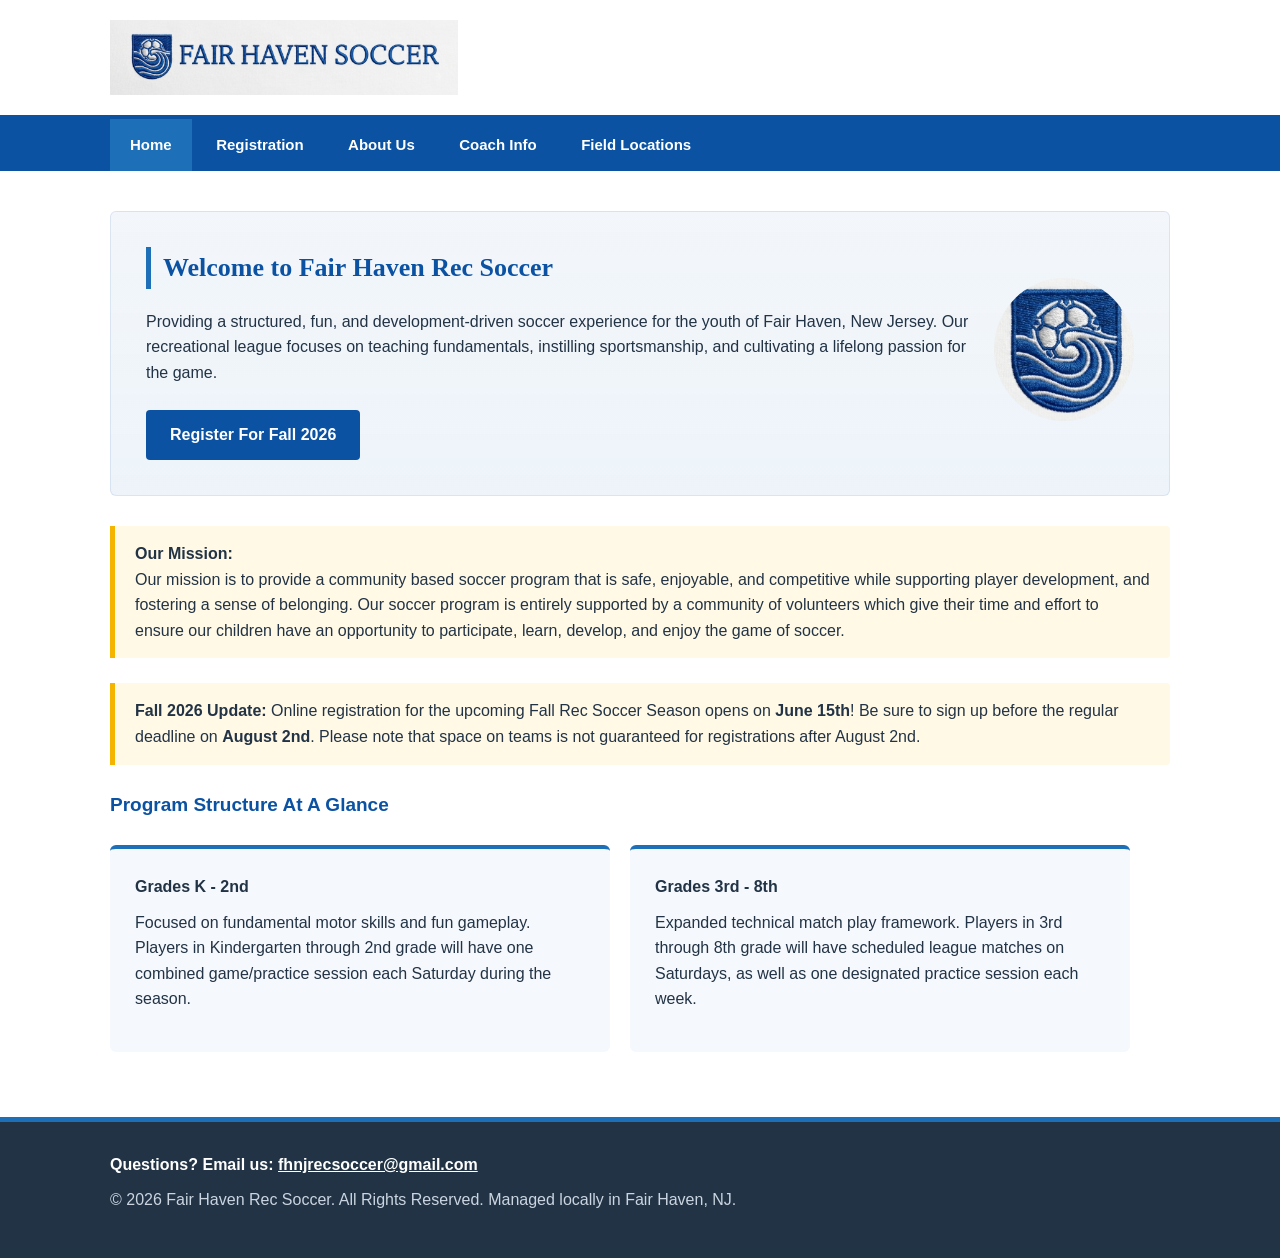
==== index.html @ 3c10af21 "fix png" ====
<!DOCTYPE html>
<html lang="en">
<head>
    <meta charset="UTF-8">
    <meta name="viewport" content="width=device-width, initial-scale=1.0">
    <title>Fair Haven Rec Soccer</title>
    <link rel="stylesheet" href="style.css">
</head>
<body>

    <header>
        <div class="container">
            <div class="header-layout">
                <div class="brand-wrapper">
                    <img src="images/fhsoccer2.png" alt="Fair Haven Soccer" class="brand-banner" onerror="this.style.display='none'; document.getElementById('fallback-title').style.display='block';">
                    <div id="fallback-title" class="brand-fallback" style="display:none;">
                        <h1>Fair Haven Soccer</h1>
                    </div>
                </div>
            </div>
        </div>
    </header>

    <nav>
        <div class="container">
            <ul>
                <li><a href="index.html" class="active">Home</a></li>
                <li><a href="registration.html">Registration</a></li>
                <li><a href="about.html">About Us</a></li>
                <li><a href="coaching.html">Coach Info</a></li>
                <li><a href="fields.html">Field Locations</a></li>
            </ul>
        </div>
    </nav>

    <main>
        <div class="container">
            <div class="hero-section">
                <div class="hero-layout">
                    <div class="hero-text">
                        <h2>Welcome to Fair Haven Rec Soccer</h2>
                        <p>Providing a structured, fun, and development-driven soccer experience for the youth of Fair Haven, New Jersey. Our recreational league focuses on teaching fundamentals, instilling sportsmanship, and cultivating a lifelong passion for the game.</p>
                        <a href="https://register.teamsnap.com/form/vP1H30RSs3Ck69nMF1iS0" target="_blank" class="btn">Register For Fall 2026</a>
                    </div>
                    <div class="hero-logo-cell">
                        <img src="images/fhsoccer_logoonly.png" alt="Fair Haven Crest Logo" class="hero-logo">
                    </div>
                </div>
            </div>

            <div class="alert-box">
                <strong>Our Mission:</strong><br>
                Our mission is to provide a community based soccer program that is safe, enjoyable, and competitive while supporting player development, and fostering a sense of belonging. Our soccer program is entirely supported by a community of volunteers which give their time and effort to ensure our children have an opportunity to participate, learn, develop, and enjoy the game of soccer.
            </div>

            <div class="alert-box" style="background-color: #fff9e6; border-left: 5px solid #f4b400;">
                <strong>Fall 2026 Update:</strong> Online registration for the upcoming Fall Rec Soccer Season opens on <strong>June 15th</strong>! Be sure to sign up before the regular deadline on <strong>August 2nd</strong>. Please note that space on teams is not guaranteed for registrations after August 2nd.
            </div>

            <h3>Program Structure At A Glance</h3>
            <div class="card-grid">
                <div class="card">
                    <h4>Grades K - 2nd</h4>
                    <p style="margin-top:10px;">Focused on fundamental motor skills and fun gameplay. Players in Kindergarten through 2nd grade will have one combined game/practice session each Saturday during the season.</p>
                </div>
                <div class="card">
                    <h4>Grades 3rd - 8th</h4>
                    <p style="margin-top:10px;">Expanded technical match play framework. Players in 3rd through 8th grade will have scheduled league matches on Saturdays, as well as one designated practice session each week.</p>
                </div>
            </div>
        </div>
    </main>

    <footer>
        <div class="container">
            <p class="footer-contact">Questions? Email us: <a href="mailto:fhnjrecsoccer@gmail.com">fhnjrecsoccer@gmail.com</a></p>
            <p>&copy; 2026 Fair Haven Rec Soccer. All Rights Reserved. Managed locally in Fair Haven, NJ.</p>
        </div>
    </footer>

</body>
</html>
---- style.css ----
/* --- Global Styles & Color Palette --- */
:root {
    --primary-blue: #0b52a3;   /* Rich royal blue from logo embroidery */
    --wave-blue: #1d70b8;      /* Mid-tone wave accent blue */
    --light-bg: #f5f8fc;       /* Very soft, clean athletic grey-blue background */
    --dark-text: #223345;      /* High contrast dark slate for readable body text */
    --white: #ffffff;
    --accent-gold: #f4b400;    /* Muted accent for warnings/deadlines */
}

* {
    box-sizing: border-box;
    margin: 0;
    padding: 0;
}

body {
    font-family: -apple-system, BlinkMacSystemFont, "Segoe UI", Roboto, Helvetica, Arial, sans-serif;
    color: var(--dark-text);
    background-color: var(--light-bg);
    line-height: 1.6;
}

/* --- Layout Container --- */
.container {
    width: 100%;
    max-width: 1100px;
    margin: 0 auto;
    padding: 0 20px;
}

/* --- Header & Branding --- */
header {
    background-color: var(--white);
    border-bottom: 4px solid var(--primary-blue);
    padding: 20px 0;
}

.header-layout {
    display: table;
    width: 100%;
}

.brand-wrapper {
    display: table-cell;
    vertical-align: middle;
}

.brand-banner {
    max-height: 75px;
    display: block;
}

/* Fallback stylized header if image isn't loaded */
.brand-fallback h1 {
    font-family: "Times New Roman", Georgia, serif;
    color: var(--primary-blue);
    letter-spacing: 1px;
    font-size: 28px;
    text-transform: uppercase;
}

/* --- Navigation Bar --- */
nav {
    background-color: var(--primary-blue);
}

nav ul {
    list-style: none;
    display: block;
    text-align: left;
}

nav ul li {
    display: inline-block;
}

nav ul li a {
    display: block;
    color: var(--white);
    text-decoration: none;
    padding: 14px 20px;
    font-weight: 600;
    font-size: 15px;
    transition: background 0.2s ease;
}

nav ul li a:hover, nav ul li a.active {
    background-color: var(--wave-blue);
}

/* --- Main Content Layout --- */
main {
    padding: 40px 0;
    background-color: var(--white);
    min-height: 500px;
}

h2 {
    font-family: "Times New Roman", Georgia, serif;
    color: var(--primary-blue);
    font-size: 26px;
    margin-bottom: 20px;
    border-left: 5px solid var(--wave-blue);
    padding-left: 12px;
}

h3 {
    color: var(--primary-blue);
    margin: 20px 0 10px 0;
    font-size: 19px;
}

p {
    margin-bottom: 15px;
    font-size: 16px;
}

ul.content-list {
    margin-left: 20px;
    margin-bottom: 25px;
}

ul.content-list li {
    margin-bottom: 8px;
}

/* --- Component Callouts & Cards --- */
.hero-section {
    background: linear-gradient(rgba(11, 82, 163, 0.05), rgba(29, 112, 184, 0.08));
    padding: 35px;
    border-radius: 6px;
    margin-bottom: 30px;
    border: 1px solid rgba(11, 82, 163, 0.1);
}

.hero-layout {
    display: table;
    width: 100%;
}

.hero-text {
    display: table-cell;
    vertical-align: middle;
}

.hero-logo-cell {
    display: table-cell;
    vertical-align: middle;
    width: 160px;
    text-align: right;
}

.hero-logo {
    max-width: 140px;
    border-radius: 50%;
}

.card-grid {
    display: table;
    width: 100%;
    table-layout: fixed;
    border-collapse: separate;
    border-spacing: 20px 0;
    margin: 25px -20px;
}

.card {
    display: table-cell;
    background: var(--light-bg);
    padding: 25px;
    border-radius: 6px;
    border-top: 4px solid var(--wave-blue);
    vertical-align: top;
}

.alert-box {
    background-color: #fff9e6;
    border-left: 5px solid var(--accent-gold);
    padding: 15px 20px;
    margin-bottom: 25px;
    border-radius: 0 4px 4px 0;
}

.btn {
    display: inline-block;
    background-color: var(--primary-blue);
    color: var(--white);
    padding: 12px 24px;
    text-decoration: none;
    border-radius: 4px;
    font-weight: bold;
    transition: background-color 0.2s ease;
    margin-top: 10px;
}

.btn:hover {
    background-color: var(--wave-blue);
}

/* --- Field Listings Map Layout --- */
.field-entry {
    background-color: var(--light-bg);
    padding: 20px;
    border-radius: 6px;
    margin-bottom: 20px;
}

/* --- Footer --- */
footer {
    background-color: var(--dark-text);
    color: #cbd5e1;
    padding: 30px 0;
    font-size: 14px;
    border-top: 5px solid var(--wave-blue);
}

footer a {
    color: var(--white);
    text-decoration: underline;
}

footer .footer-contact {
    font-size: 16px;
    font-weight: bold;
    color: var(--white);
    margin-bottom: 10px;
}

@media (max-width: 768px) {
    .card-grid, .hero-layout, .header-layout {
        display: block !important;
        width: 100% !important;
    }
    .card {
        display: block !important;
        margin-bottom: 20px;
    }
    .hero-logo-cell {
        display: block !important;
        text-align: left !important;
        margin-top: 20px;
    }
    nav ul li {
        display: block;
        border-bottom: 1px solid rgba(255,255,255,0.1);
    }
}
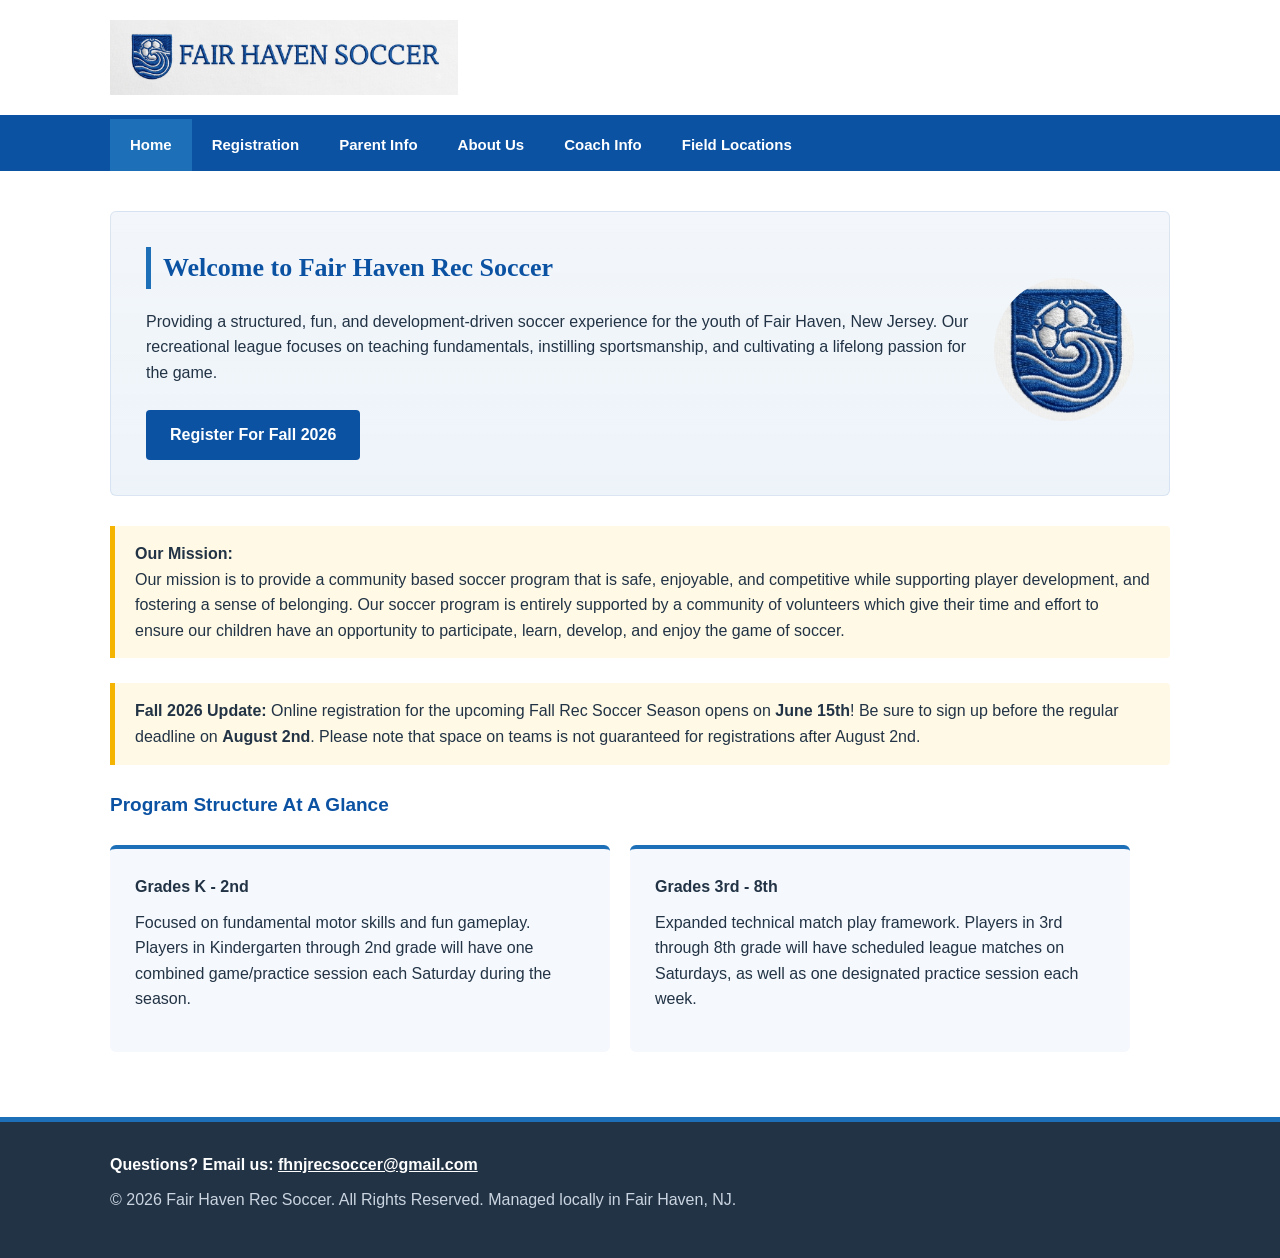
==== commit a7f43b3d: "Update index.html" ====
--- a/index.html
+++ b/index.html
@@ -21,17 +21,9 @@
         </div>
     </header>
 
-    <nav>
-        <div class="container">
-            <ul>
-                <li><a href="index.html" class="active">Home</a></li>
-                <li><a href="registration.html">Registration</a></li>
-                <li><a href="about.html">About Us</a></li>
-                <li><a href="coaching.html">Coach Info</a></li>
-                <li><a href="fields.html">Field Locations</a></li>
-            </ul>
-        </div>
-    </nav>
+    <!-- SHARED NAVIGATION PLACEHOLDER -->
+    <nav id="main-nav"></nav>
+    <script src="navigation.js"></script>
 
     <main>
         <div class="container">
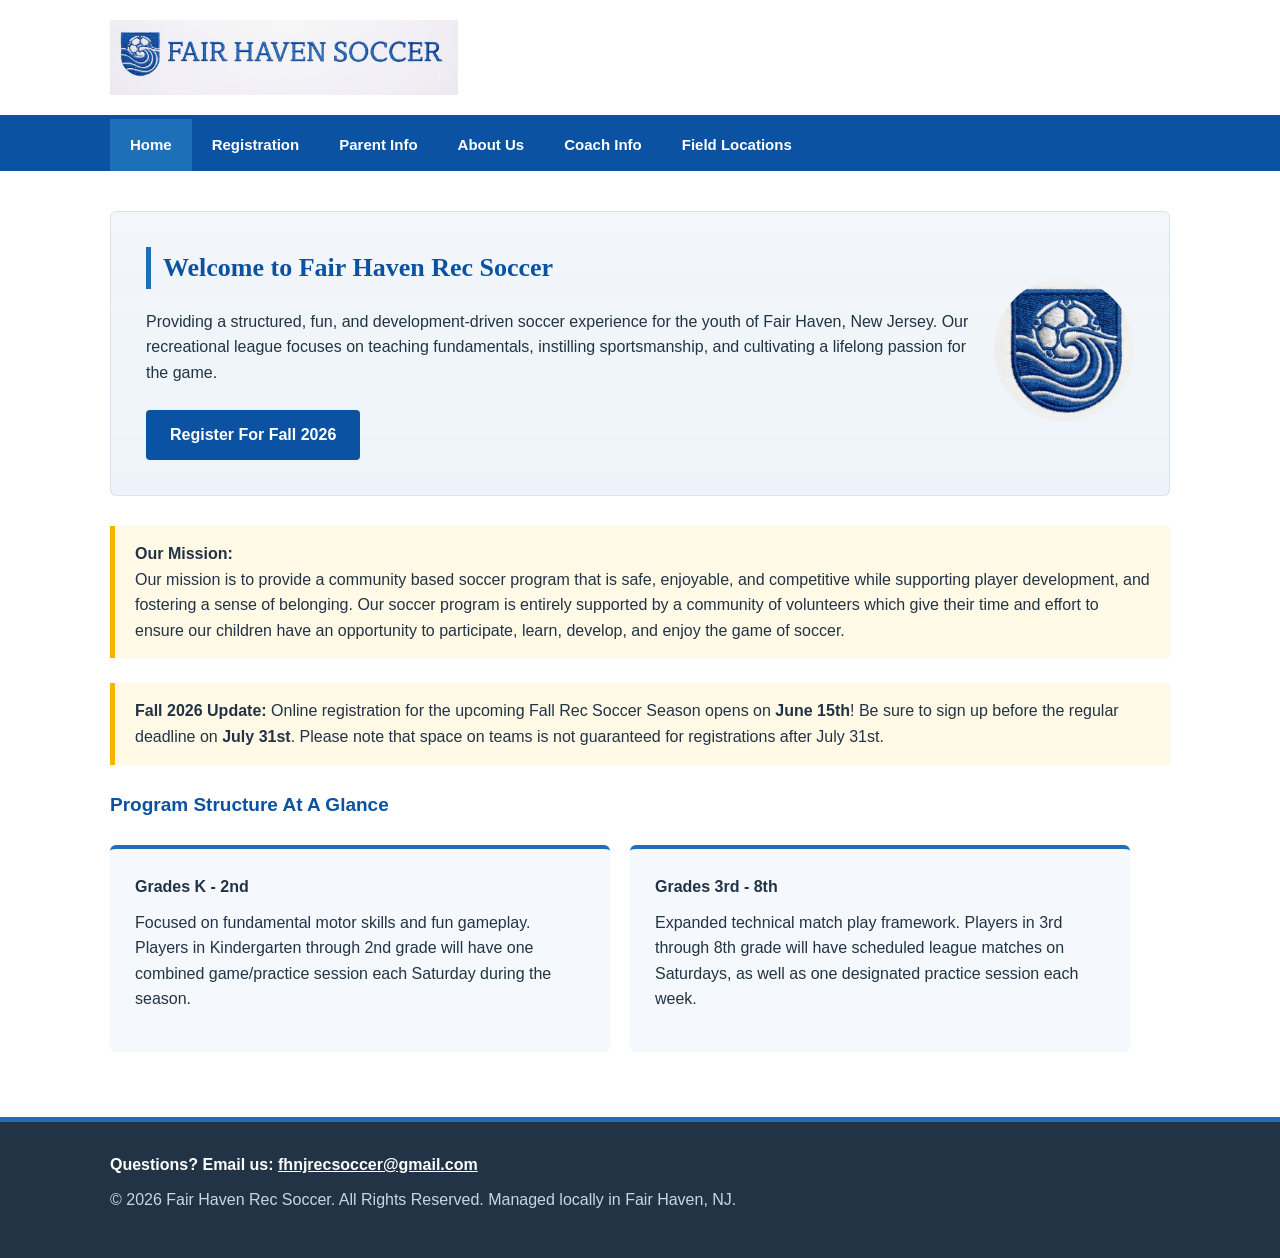
==== commit 20e388bc: "Update index.html" ====
--- a/index.html
+++ b/index.html
@@ -46,7 +46,7 @@
             </div>
 
             <div class="alert-box" style="background-color: #fff9e6; border-left: 5px solid #f4b400;">
-                <strong>Fall 2026 Update:</strong> Online registration for the upcoming Fall Rec Soccer Season opens on <strong>June 15th</strong>! Be sure to sign up before the regular deadline on <strong>August 2nd</strong>. Please note that space on teams is not guaranteed for registrations after August 2nd.
+                <strong>Fall 2026 Update:</strong> Online registration for the upcoming Fall Rec Soccer Season opens on <strong>June 15th</strong>! Be sure to sign up before the regular deadline on <strong>July 31st</strong>. Please note that space on teams is not guaranteed for registrations after July 31st.
             </div>
 
             <h3>Program Structure At A Glance</h3>
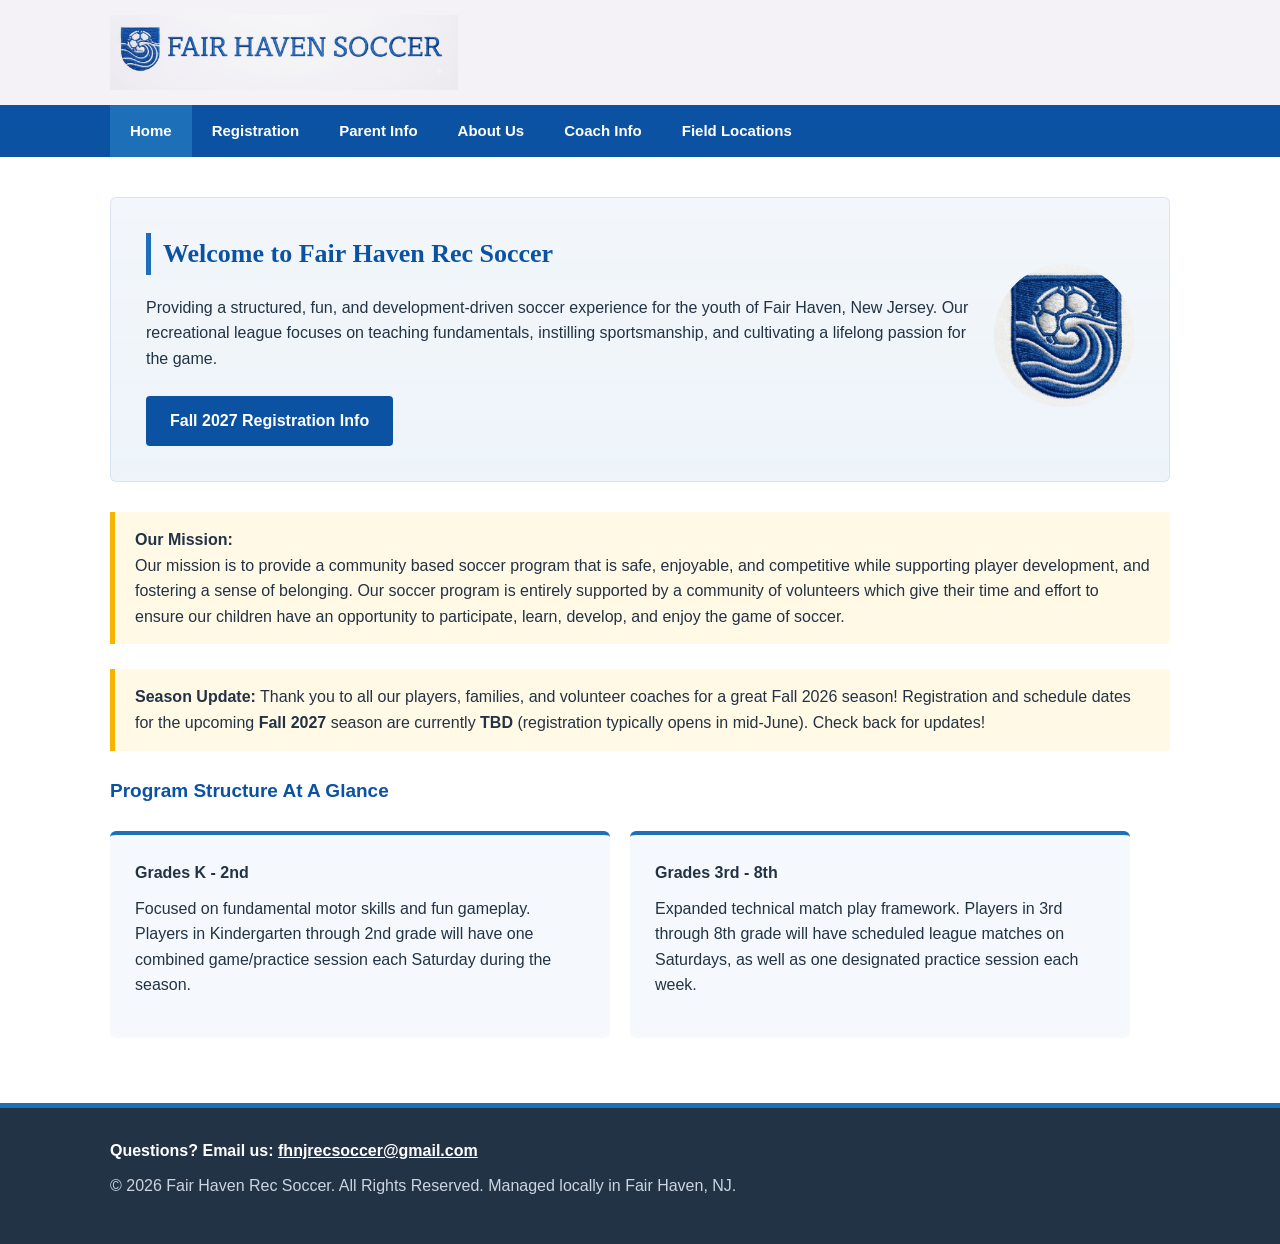
==== commit 2a92acd1: "Update home and registration pages for upcoming Fall 2027 season (TBD)" ====
--- a/index.html
+++ b/index.html
@@ -32,7 +32,8 @@
                     <div class="hero-text">
                         <h2>Welcome to Fair Haven Rec Soccer</h2>
                         <p>Providing a structured, fun, and development-driven soccer experience for the youth of Fair Haven, New Jersey. Our recreational league focuses on teaching fundamentals, instilling sportsmanship, and cultivating a lifelong passion for the game.</p>
-                        <a href="https://register.teamsnap.com/form/vP1H30RSs3Ck69nMF1iS0" target="_blank" class="btn">Register For Fall 2026</a>
+                        <a href="registration.html" class="btn">Fall 2027 Registration Info</a>
+                        <!-- <a href="https://register.teamsnap.com/form/vP1H30RSs3Ck69nMF1iS0" target="_blank" class="btn">Register For Fall 2026</a> -->
                     </div>
                     <div class="hero-logo-cell">
                         <img src="images/fhsoccer_logoonly.png" alt="Fair Haven Crest Logo" class="hero-logo">
@@ -46,7 +47,7 @@
             </div>
 
             <div class="alert-box" style="background-color: #fff9e6; border-left: 5px solid #f4b400;">
-                <strong>Fall 2026 Update:</strong> Online registration for the upcoming Fall Rec Soccer Season opens on <strong>June 15th</strong>! Be sure to sign up before the regular deadline on <strong>July 31st</strong>. Please note that space on teams is not guaranteed for registrations after July 31st.
+                <strong>Season Update:</strong> Thank you to all our players, families, and volunteer coaches for a great Fall 2026 season! Registration and schedule dates for the upcoming <strong>Fall 2027</strong> season are currently <strong>TBD</strong> (registration typically opens in mid-June). Check back for updates!
             </div>
 
             <h3>Program Structure At A Glance</h3>
--- a/style.css
+++ b/style.css
@@ -31,9 +31,14 @@
 
 /* --- Header & Branding --- */
 header {
-    background-color: var(--white);
-    border-bottom: 4px solid var(--primary-blue);
-    padding: 20px 0;
+    background-color: #f4f2f7;
+    padding: 15px 0; /* Keeps a nice spacing around your logo */
+    width: 100%;
+}
+
+/* Optional: If the image ever fails to load, make sure the fallback text is dark enough to read on the light gray background */
+.brand-fallback h1 {
+    color: #1a365d; /* A nice dark corporate/soccer blue, or change to #000000 for black */
 }
 
 .header-layout {
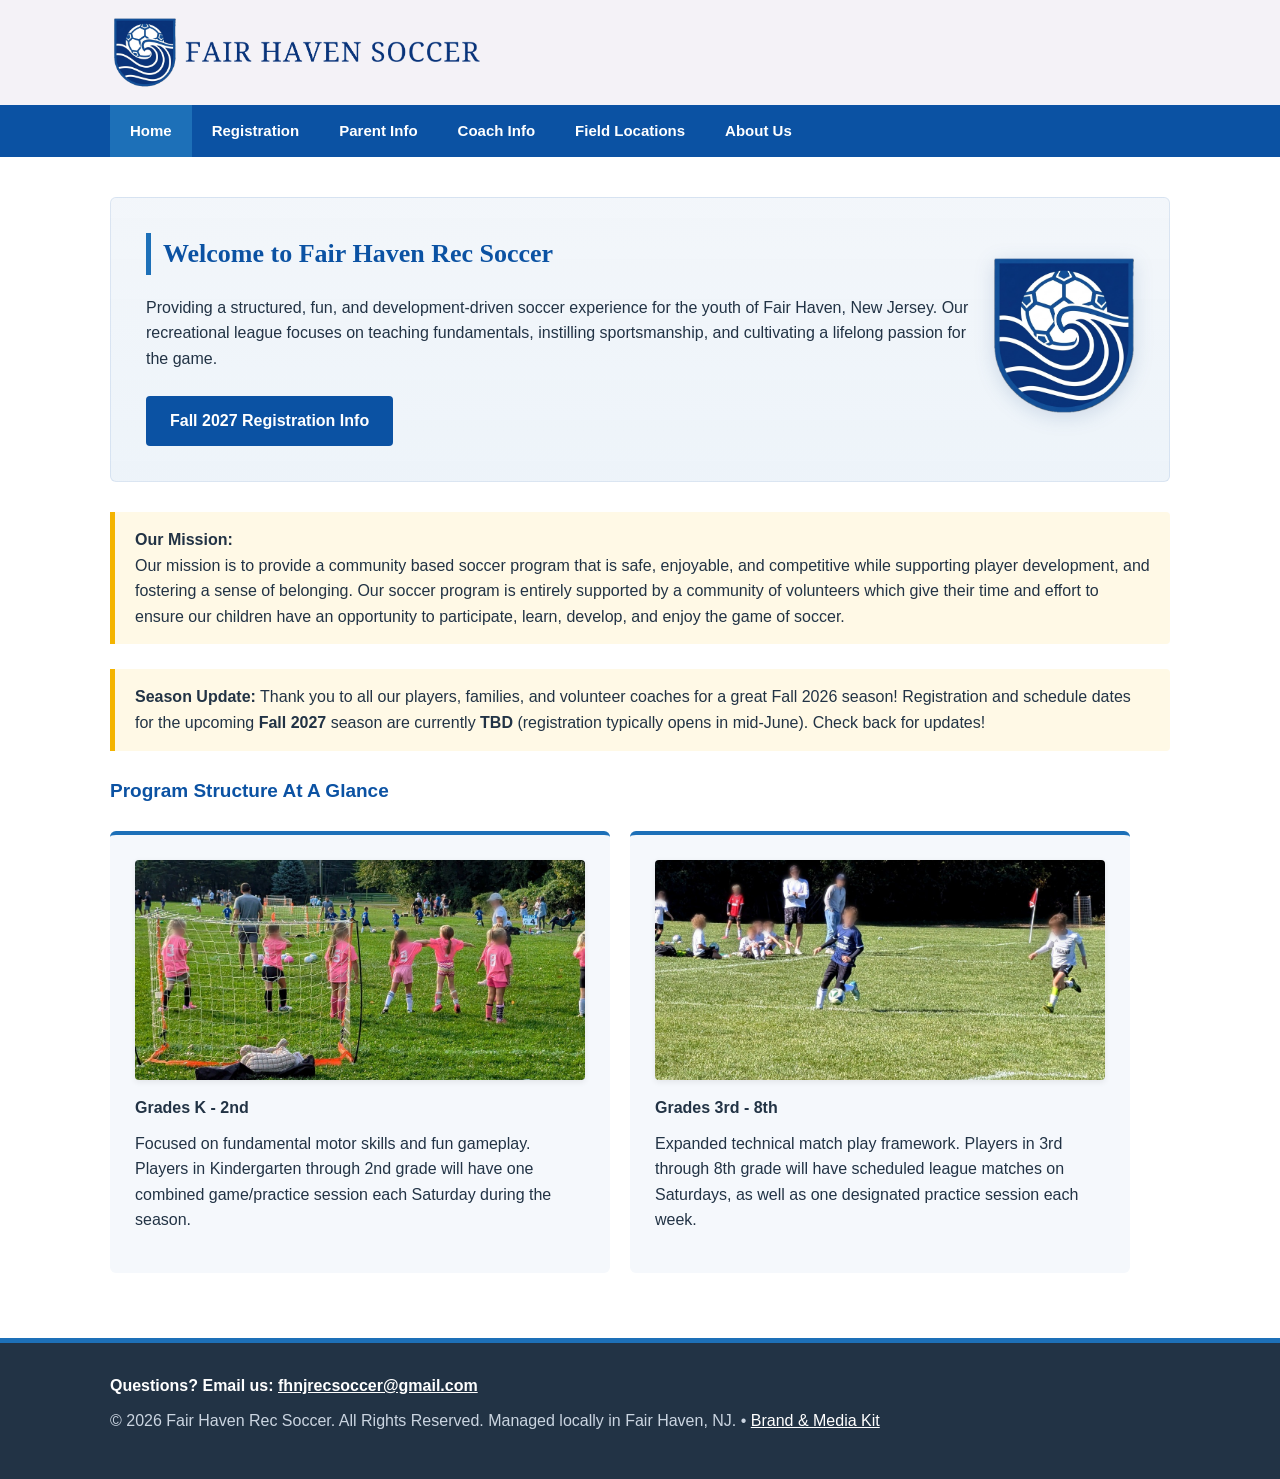
==== commit a56ea978: "Update brand logos, navigation order, brand kit page, and season photos" ====
--- a/index.html
+++ b/index.html
@@ -53,10 +53,12 @@
             <h3>Program Structure At A Glance</h3>
             <div class="card-grid">
                 <div class="card">
+                    <img src="images/k2-session.jpg" alt="Grades K-2 Saturday session at Fair Haven Fields" class="card-photo" loading="lazy">
                     <h4>Grades K - 2nd</h4>
                     <p style="margin-top:10px;">Focused on fundamental motor skills and fun gameplay. Players in Kindergarten through 2nd grade will have one combined game/practice session each Saturday during the season.</p>
                 </div>
                 <div class="card">
+                    <img src="images/grades-3-8-match.jpg" alt="Grades 3-8 league match action at Fair Haven Fields" class="card-photo" loading="lazy">
                     <h4>Grades 3rd - 8th</h4>
                     <p style="margin-top:10px;">Expanded technical match play framework. Players in 3rd through 8th grade will have scheduled league matches on Saturdays, as well as one designated practice session each week.</p>
                 </div>
@@ -67,7 +69,7 @@
     <footer>
         <div class="container">
             <p class="footer-contact">Questions? Email us: <a href="mailto:fhnjrecsoccer@gmail.com">fhnjrecsoccer@gmail.com</a></p>
-            <p>&copy; 2026 Fair Haven Rec Soccer. All Rights Reserved. Managed locally in Fair Haven, NJ.</p>
+            <p>&copy; 2026 Fair Haven Rec Soccer. All Rights Reserved. Managed locally in Fair Haven, NJ. &bull; <a href="brand.html">Brand &amp; Media Kit</a></p>
         </div>
     </footer>
 
--- a/style.css
+++ b/style.css
@@ -158,7 +158,8 @@
 
 .hero-logo {
     max-width: 140px;
-    border-radius: 50%;
+    height: auto;
+    filter: drop-shadow(0 4px 10px rgba(8, 51, 121, 0.15));
 }
 
 .card-grid {
@@ -177,6 +178,32 @@
     border-radius: 6px;
     border-top: 4px solid var(--wave-blue);
     vertical-align: top;
+}
+
+.card-photo {
+    width: 100%;
+    height: 220px;
+    object-fit: cover;
+    border-radius: 4px;
+    margin-bottom: 15px;
+    display: block;
+    box-shadow: 0 2px 6px rgba(0, 0, 0, 0.08);
+}
+
+.inline-feature-split {
+    display: grid;
+    grid-template-columns: 1.3fr 1fr;
+    gap: 24px;
+    align-items: center;
+    margin: 15px 0 25px 0;
+}
+
+.inline-feature-photo {
+    width: 100%;
+    height: auto;
+    border-radius: 6px;
+    box-shadow: 0 2px 8px rgba(0, 0, 0, 0.1);
+    display: block;
 }
 
 .alert-box {
@@ -237,6 +264,9 @@
         display: block !important;
         width: 100% !important;
     }
+    .inline-feature-split {
+        grid-template-columns: 1fr;
+    }
     .card {
         display: block !important;
         margin-bottom: 20px;
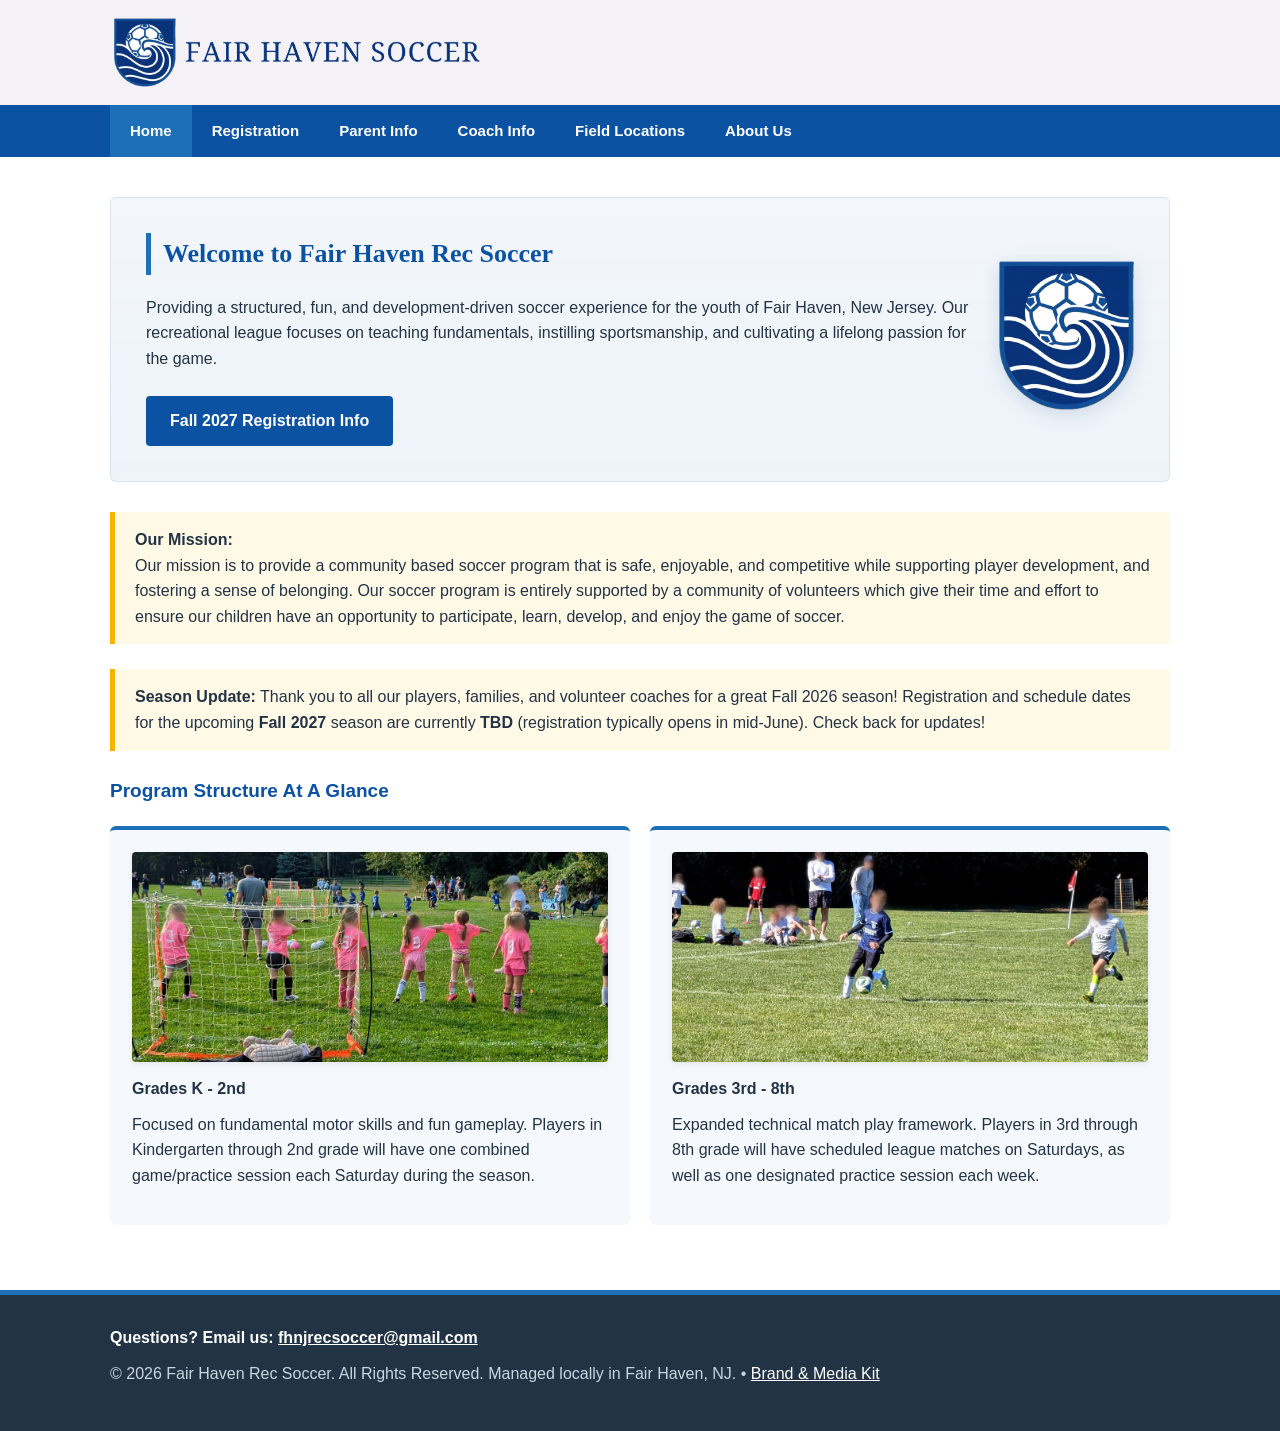
==== commit ab5e1752: "Fix mobile responsiveness, replace table layout with CSS grid/flex, and add cache-busting params" ====
--- a/index.html
+++ b/index.html
@@ -4,7 +4,7 @@
     <meta charset="UTF-8">
     <meta name="viewport" content="width=device-width, initial-scale=1.0">
     <title>Fair Haven Rec Soccer</title>
-    <link rel="stylesheet" href="style.css">
+    <link rel="stylesheet" href="style.css?v=2">
 </head>
 <body>
 
@@ -12,7 +12,7 @@
         <div class="container">
             <div class="header-layout">
                 <div class="brand-wrapper">
-                    <img src="images/fhsoccer2.png" alt="Fair Haven Soccer" class="brand-banner" onerror="this.style.display='none'; document.getElementById('fallback-title').style.display='block';">
+                    <img src="images/fhsoccer2.png?v=2" alt="Fair Haven Soccer" class="brand-banner" onerror="this.style.display='none'; document.getElementById('fallback-title').style.display='block';">
                     <div id="fallback-title" class="brand-fallback" style="display:none;">
                         <h1>Fair Haven Soccer</h1>
                     </div>
@@ -23,7 +23,7 @@
 
     <!-- SHARED NAVIGATION PLACEHOLDER -->
     <nav id="main-nav"></nav>
-    <script src="navigation.js"></script>
+    <script src="navigation.js?v=2"></script>
 
     <main>
         <div class="container">
@@ -36,7 +36,7 @@
                         <!-- <a href="https://register.teamsnap.com/form/vP1H30RSs3Ck69nMF1iS0" target="_blank" class="btn">Register For Fall 2026</a> -->
                     </div>
                     <div class="hero-logo-cell">
-                        <img src="images/fhsoccer_logoonly.png" alt="Fair Haven Crest Logo" class="hero-logo">
+                        <img src="images/fhsoccer_logoonly.png?v=2" alt="Fair Haven Crest Logo" class="hero-logo">
                     </div>
                 </div>
             </div>
--- a/style.css
+++ b/style.css
@@ -1,8 +1,8 @@
 /* --- Global Styles & Color Palette --- */
 :root {
-    --primary-blue: #0b52a3;   /* Rich royal blue from logo embroidery */
+    --primary-blue: #0b52a3;   /* Rich royal blue from logo */
     --wave-blue: #1d70b8;      /* Mid-tone wave accent blue */
-    --light-bg: #f5f8fc;       /* Very soft, clean athletic grey-blue background */
+    --light-bg: #f5f8fc;       /* Soft, clean athletic grey-blue background */
     --dark-text: #223345;      /* High contrast dark slate for readable body text */
     --white: #ffffff;
     --accent-gold: #f4b400;    /* Muted accent for warnings/deadlines */
@@ -12,6 +12,10 @@
     box-sizing: border-box;
     margin: 0;
     padding: 0;
+}
+
+html, body {
+    overflow-x: hidden;
 }
 
 body {
@@ -21,6 +25,11 @@
     line-height: 1.6;
 }
 
+img {
+    max-width: 100%;
+    height: auto;
+}
+
 /* --- Layout Container --- */
 .container {
     width: 100%;
@@ -32,27 +41,25 @@
 /* --- Header & Branding --- */
 header {
     background-color: #f4f2f7;
-    padding: 15px 0; /* Keeps a nice spacing around your logo */
-    width: 100%;
-}
-
-/* Optional: If the image ever fails to load, make sure the fallback text is dark enough to read on the light gray background */
-.brand-fallback h1 {
-    color: #1a365d; /* A nice dark corporate/soccer blue, or change to #000000 for black */
+    padding: 15px 0;
+    width: 100%;
 }
 
 .header-layout {
-    display: table;
+    display: flex;
+    align-items: center;
     width: 100%;
 }
 
 .brand-wrapper {
-    display: table-cell;
-    vertical-align: middle;
+    width: 100%;
 }
 
 .brand-banner {
     max-height: 75px;
+    max-width: 100%;
+    width: auto;
+    height: auto;
     display: block;
 }
 
@@ -72,8 +79,10 @@
 
 nav ul {
     list-style: none;
-    display: block;
-    text-align: left;
+    display: flex;
+    flex-wrap: wrap;
+    margin: 0;
+    padding: 0;
 }
 
 nav ul li {
@@ -140,59 +149,57 @@
 }
 
 .hero-layout {
-    display: table;
+    display: flex;
+    align-items: center;
+    justify-content: space-between;
+    gap: 28px;
     width: 100%;
 }
 
 .hero-text {
-    display: table-cell;
-    vertical-align: middle;
+    flex: 1;
 }
 
 .hero-logo-cell {
-    display: table-cell;
-    vertical-align: middle;
-    width: 160px;
+    flex-shrink: 0;
     text-align: right;
 }
 
 .hero-logo {
-    max-width: 140px;
+    max-width: 135px;
+    width: 135px;
     height: auto;
     filter: drop-shadow(0 4px 10px rgba(8, 51, 121, 0.15));
 }
 
 .card-grid {
-    display: table;
-    width: 100%;
-    table-layout: fixed;
-    border-collapse: separate;
-    border-spacing: 20px 0;
-    margin: 25px -20px;
+    display: grid;
+    grid-template-columns: repeat(auto-fit, minmax(260px, 1fr));
+    gap: 20px;
+    margin: 20px 0 25px 0;
+    width: 100%;
 }
 
 .card {
-    display: table-cell;
     background: var(--light-bg);
-    padding: 25px;
+    padding: 22px;
     border-radius: 6px;
     border-top: 4px solid var(--wave-blue);
-    vertical-align: top;
 }
 
 .card-photo {
     width: 100%;
-    height: 220px;
+    height: 210px;
     object-fit: cover;
     border-radius: 4px;
-    margin-bottom: 15px;
+    margin-bottom: 14px;
     display: block;
     box-shadow: 0 2px 6px rgba(0, 0, 0, 0.08);
 }
 
 .inline-feature-split {
     display: grid;
-    grid-template-columns: 1.3fr 1fr;
+    grid-template-columns: 1.35fr 1fr;
     gap: 24px;
     align-items: center;
     margin: 15px 0 25px 0;
@@ -200,7 +207,8 @@
 
 .inline-feature-photo {
     width: 100%;
-    height: auto;
+    max-height: 260px;
+    object-fit: cover;
     border-radius: 6px;
     box-shadow: 0 2px 8px rgba(0, 0, 0, 0.1);
     display: block;
@@ -236,6 +244,7 @@
     padding: 20px;
     border-radius: 6px;
     margin-bottom: 20px;
+    overflow-x: auto;
 }
 
 /* --- Footer --- */
@@ -259,25 +268,82 @@
     margin-bottom: 10px;
 }
 
+/* --- Mobile & Tablet Responsive Layout --- */
 @media (max-width: 768px) {
-    .card-grid, .hero-layout, .header-layout {
-        display: block !important;
-        width: 100% !important;
-    }
+    header {
+        padding: 12px 0;
+    }
+
+    .brand-banner {
+        max-height: 54px;
+    }
+
+    nav .container {
+        padding: 0;
+    }
+
+    nav ul {
+        display: grid;
+        grid-template-columns: repeat(3, 1fr);
+        text-align: center;
+    }
+
+    nav ul li {
+        border-bottom: 1px solid rgba(255, 255, 255, 0.12);
+        border-right: 1px solid rgba(255, 255, 255, 0.12);
+    }
+
+    nav ul li a {
+        padding: 10px 6px;
+        font-size: 13px;
+    }
+
+    main {
+        padding: 24px 0;
+    }
+
+    h2 {
+        font-size: 22px;
+    }
+
+    .hero-section {
+        padding: 22px 18px;
+    }
+
+    .hero-layout {
+        flex-direction: column-reverse;
+        align-items: flex-start;
+        gap: 16px;
+    }
+
+    .hero-logo-cell {
+        text-align: left;
+    }
+
+    .hero-logo {
+        max-width: 90px;
+        width: 90px;
+    }
+
+    .card-grid {
+        grid-template-columns: 1fr;
+        gap: 16px;
+    }
+
+    .card {
+        padding: 18px;
+    }
+
+    .card-photo {
+        height: 175px;
+    }
+
     .inline-feature-split {
         grid-template-columns: 1fr;
-    }
-    .card {
-        display: block !important;
-        margin-bottom: 20px;
-    }
-    .hero-logo-cell {
-        display: block !important;
-        text-align: left !important;
-        margin-top: 20px;
-    }
-    nav ul li {
-        display: block;
-        border-bottom: 1px solid rgba(255,255,255,0.1);
-    }
-}
+        gap: 16px;
+    }
+
+    .inline-feature-photo {
+        max-height: 200px;
+    }
+}
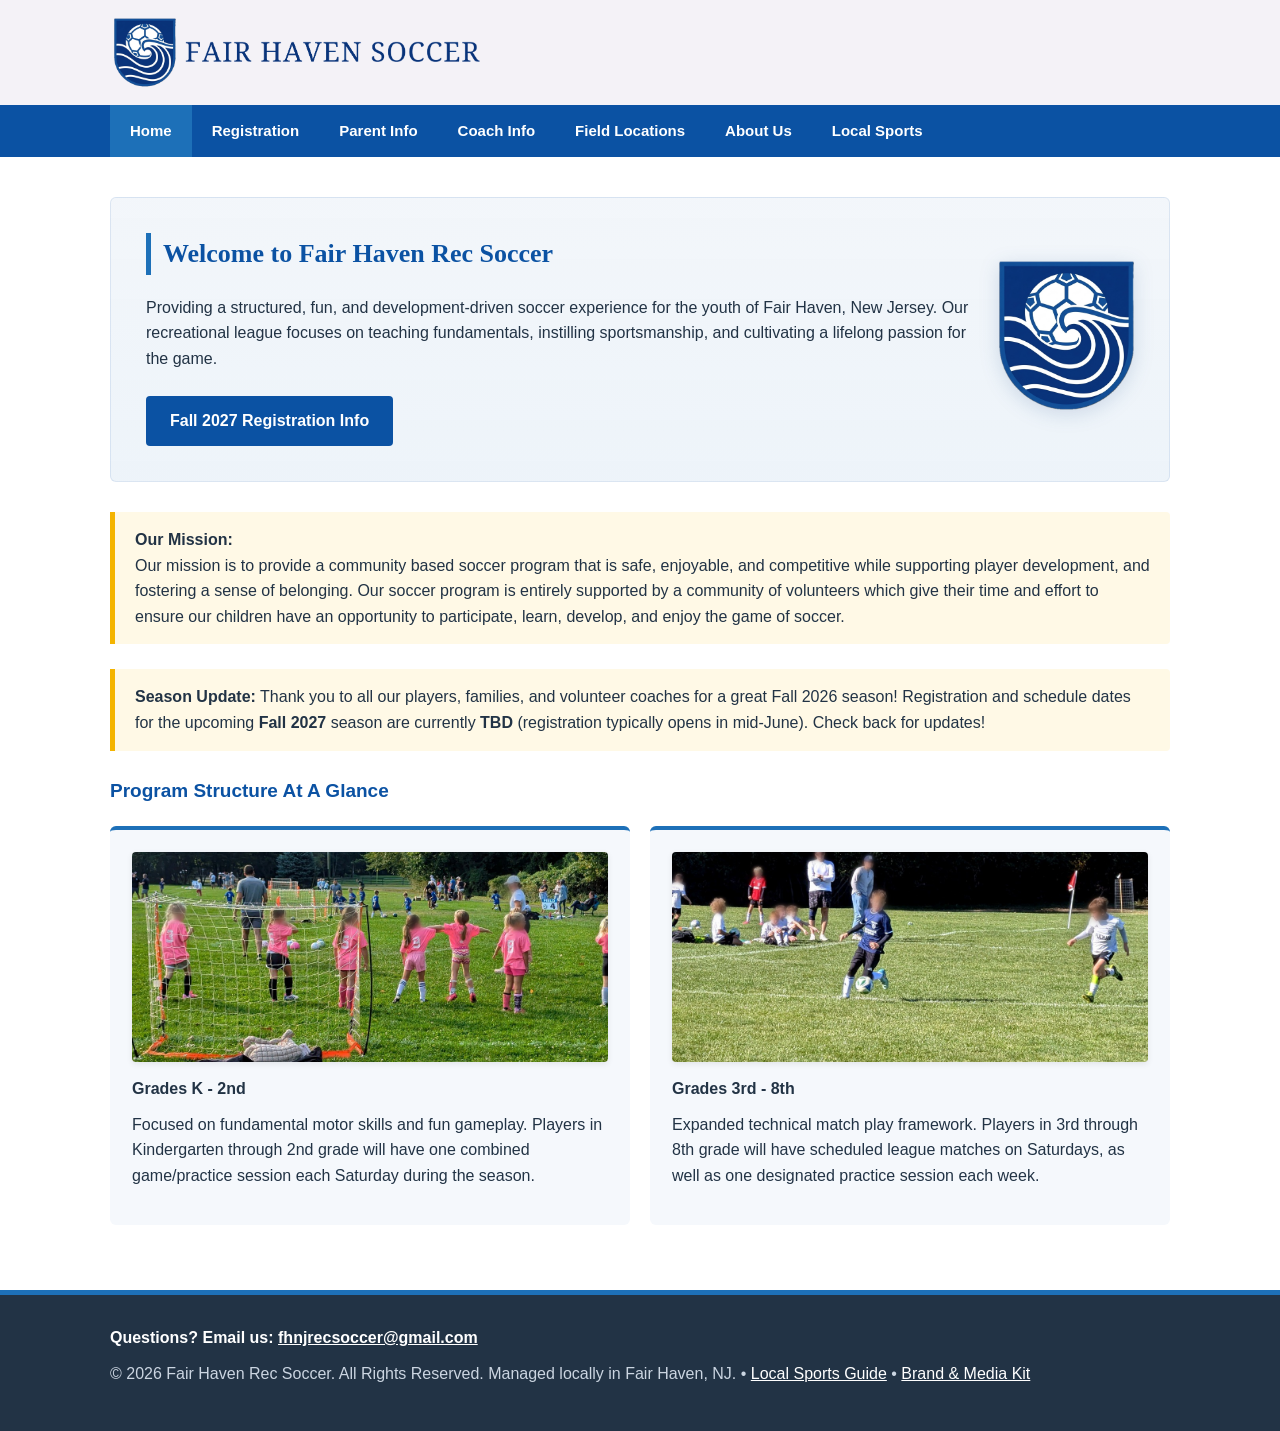
==== commit 1a4512ed: "Add Fair Haven youth sports guide and site navigation links" ====
--- a/index.html
+++ b/index.html
@@ -1,10 +1,16 @@
 <!DOCTYPE html>
 <html lang="en">
 <head>
+    <script async src="https://www.googletagmanager.com/gtm.js?id=GTM-N6XG39QD"></script>
+    <script>
+      window.dataLayer = window.dataLayer || [];
+      function gtag(){dataLayer.push(arguments);}
+      gtag('js', new Date());
+    </script>
     <meta charset="UTF-8">
     <meta name="viewport" content="width=device-width, initial-scale=1.0">
     <title>Fair Haven Rec Soccer</title>
-    <link rel="stylesheet" href="style.css?v=2">
+    <link rel="stylesheet" href="style.css?v=3">
 </head>
 <body>
 
@@ -23,7 +29,7 @@
 
     <!-- SHARED NAVIGATION PLACEHOLDER -->
     <nav id="main-nav"></nav>
-    <script src="navigation.js?v=2"></script>
+    <script src="navigation.js?v=3"></script>
 
     <main>
         <div class="container">
@@ -69,7 +75,7 @@
     <footer>
         <div class="container">
             <p class="footer-contact">Questions? Email us: <a href="mailto:fhnjrecsoccer@gmail.com">fhnjrecsoccer@gmail.com</a></p>
-            <p>&copy; 2026 Fair Haven Rec Soccer. All Rights Reserved. Managed locally in Fair Haven, NJ. &bull; <a href="brand.html">Brand &amp; Media Kit</a></p>
+            <p>&copy; 2026 Fair Haven Rec Soccer. All Rights Reserved. Managed locally in Fair Haven, NJ. &bull; <a href="local-sports.html">Local Sports Guide</a> &bull; <a href="brand.html">Brand &amp; Media Kit</a></p>
         </div>
     </footer>
 
--- a/style.css
+++ b/style.css
@@ -269,6 +269,13 @@
 }
 
 /* --- Mobile & Tablet Responsive Layout --- */
+@media (max-width: 960px) and (min-width: 769px) {
+    nav ul li a {
+        padding: 14px 12px;
+        font-size: 14px;
+    }
+}
+
 @media (max-width: 768px) {
     header {
         padding: 12px 0;
@@ -293,6 +300,15 @@
         border-right: 1px solid rgba(255, 255, 255, 0.12);
     }
 
+    nav ul li:nth-child(3n) {
+        border-right: none;
+    }
+
+    nav ul li:last-child:nth-child(3n + 1) {
+        grid-column: 1 / -1;
+        border-right: none;
+    }
+
     nav ul li a {
         padding: 10px 6px;
         font-size: 13px;
